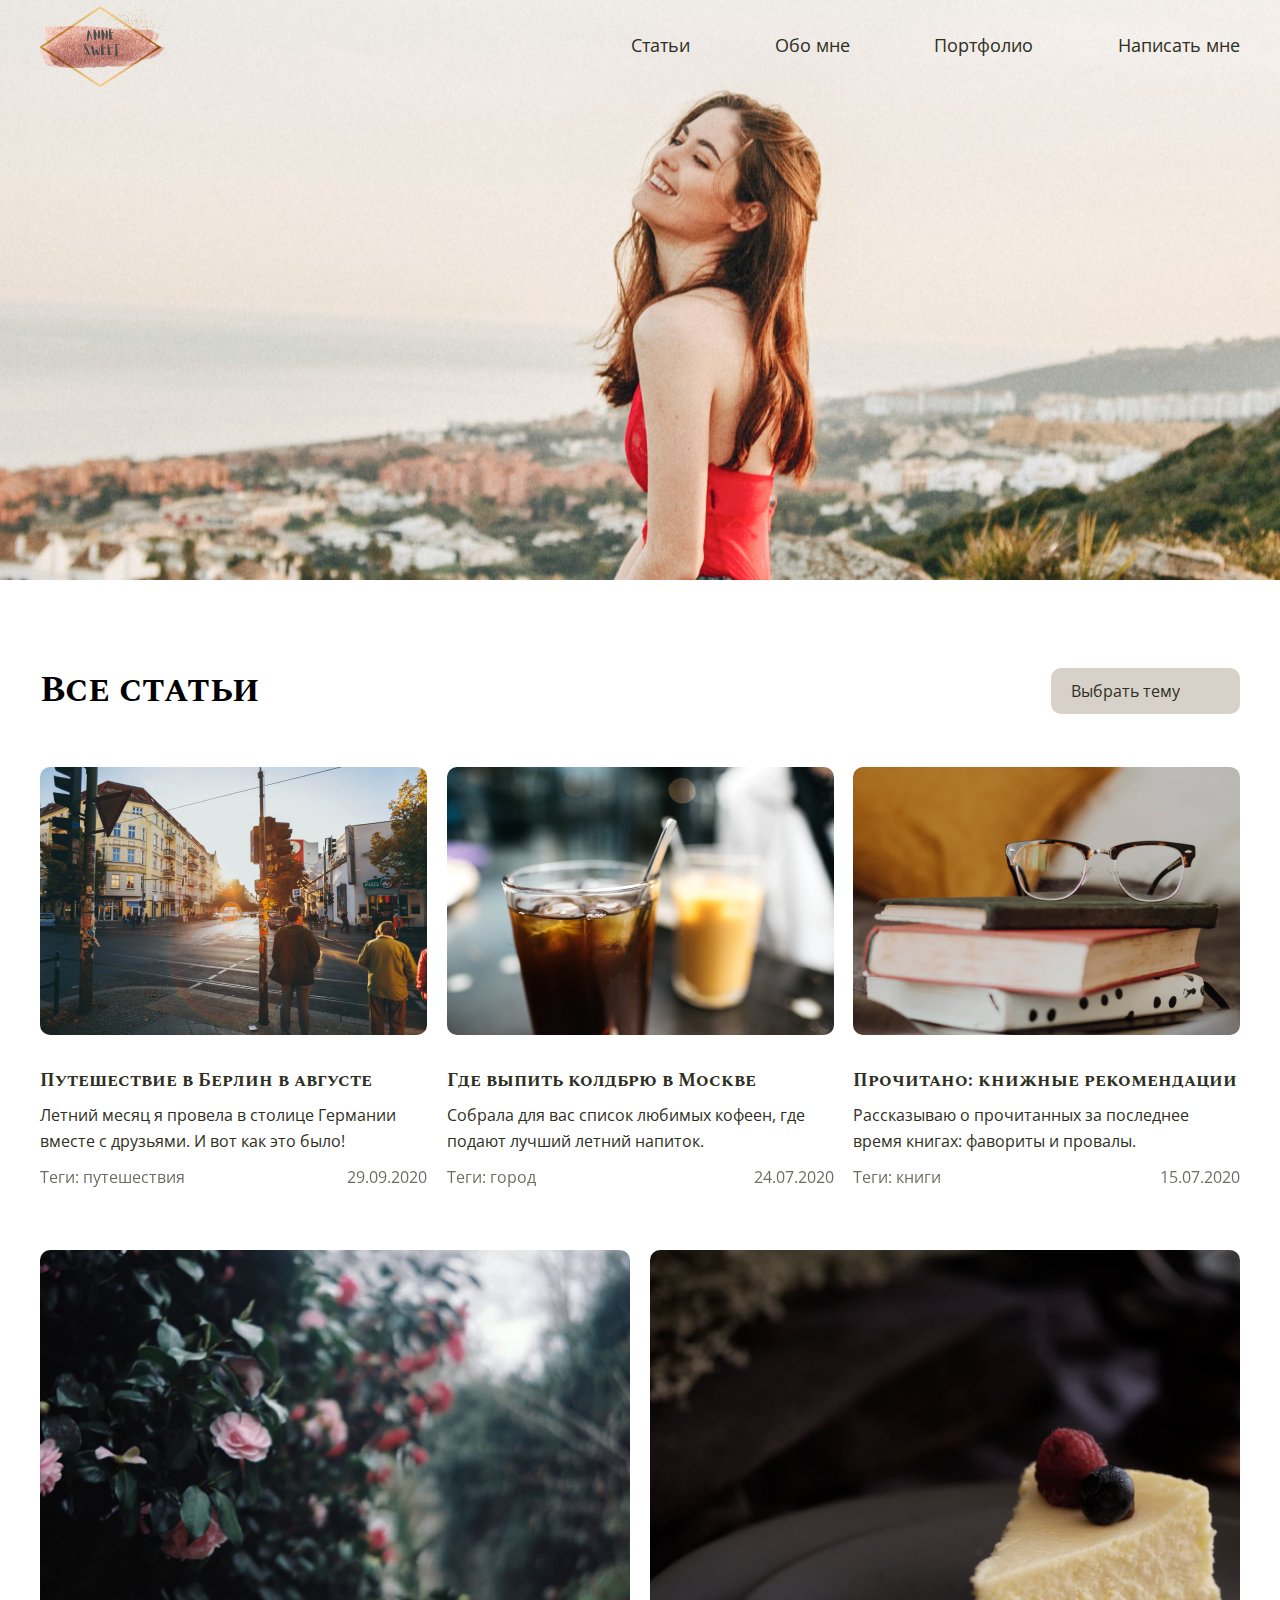
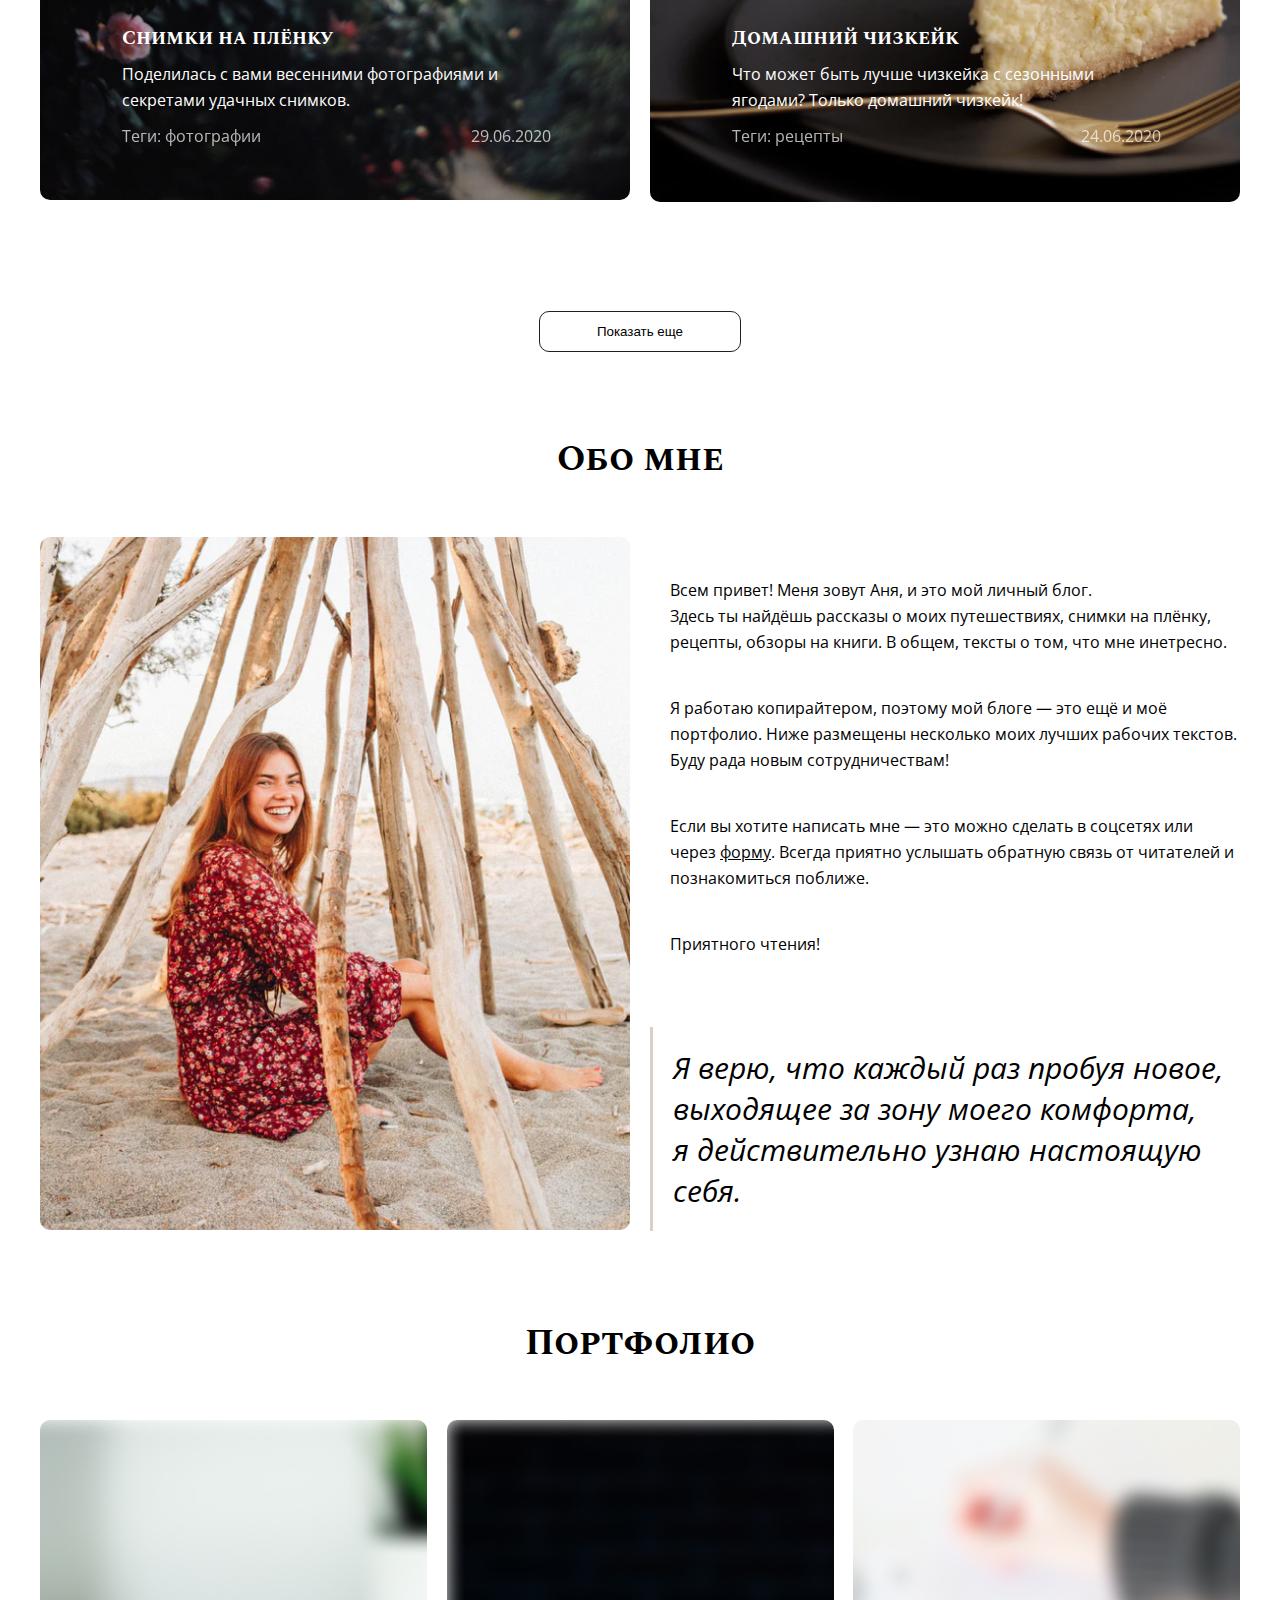
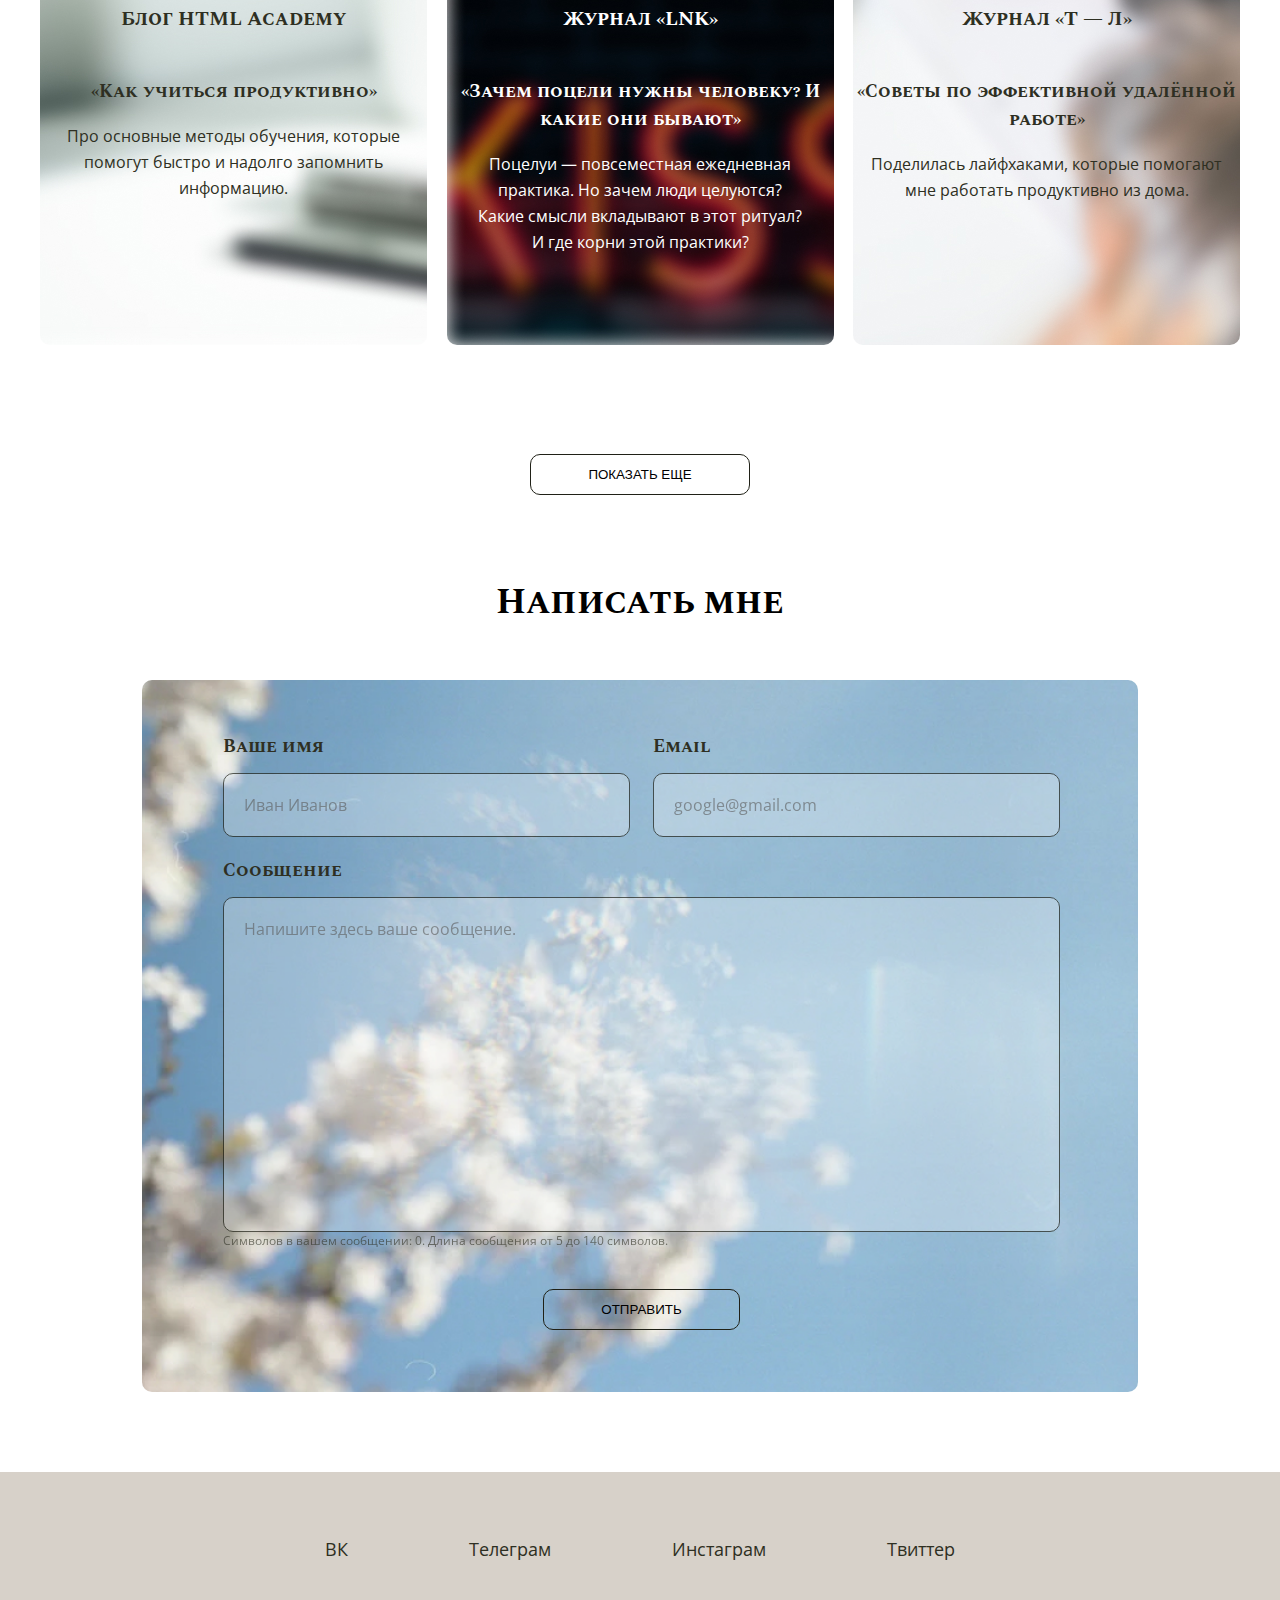
==== index.html @ 03a761c2 "add files" ====
<!DOCTYPE html>
<html lang=ru>
    <head>
      <meta charset="UTF-8">      
      <link rel="stylesheet" href="style.css">
      <link
      href="https://fonts.googleapis.com/css2?family=Open+Sans:ital@0;1&family=Spectral+SC:wght@200;700&display=swap"
      rel="stylesheet">
      <title>Anne Sweet</title>  
    </head>
    <body>
        <header class="main-header">
            <div class="container">
                <div class="main-header-wrap">
                    <a href="index.html"><img class="site-logo" src="img/site-logo.svg" type="logo" alt="Логотип"></a>
                    <nav>
                        <ul class="site-navigation">                           
                            <li><a href="#articles">Статьи</a></li>
                            <li><a href="#about">Обо мне</a></li>
                            <li><a href="#portfolio">Портфолио</a></li>
                            <li><a href="#contact-me">Написать мне</a></li>
                        </ul> 
                    </nav>    
                </div>    
            </div>        
        </header>
        <main>
            <section class="articles" id="articles">
                <div class="container">
                    <div class="articles-header">
                        <h2>Все статьи</h2>
                        <select class="articles-filter">
                            <option selected hidden>Выбрать тему</option>
                            <option value="travel">Путешествия</option>
                            <option value="city">Город</option>
                            <option value="books">Книги</option>
                            <option value="photo">Фотографии</option>
                            <option value="recipes">Рецепты</option>
                            <option value="all">Все статьи</option>
                        <select>                         
                    </div>
                    <div class="articles-list">
                        <ul class="articles-item-list">
                            <!--маленькие статьи-->
                            <li class="articles-item" data-article="travel">
                                <article>
                                <a href="page.html">
                                    <img src="img/image 1.jpg" alt="Путешествие в Берлин в августе">
                                </a>
                                <a href="page.html">
                                    <h3>Путешествие в Берлин в августе</h3>
                                </a>
                                <a href="page.html">
                                    <p>Летний месяц я провела в столице Германии вместе с друзьями. И вот как это было!</p>
                                </a>                            
                                <div class="tags-time">
                                    <span>Теги: <a href="#travel">путешествия</a></span>
                                    <date datetime="2020-09-29">29.09.2020</date>
                                </div>                            
                                </article>
                            </li>
                            <li class="articles-item" data-article="city">
                                <article>
                                <a href="page.html">
                                    <img src="img/image 2.jpg" alt="Где выпить колдбрю в Москве">
                                </a>
                                <a href="page.html">
                                    <h3>Где выпить колдбрю в Москве</h3>
                                </a>
                                <a href="page.html">
                                    <p>Собрала для вас список любимых кофеен,
                                        где подают лучший летний напиток.</p>
                                </a>                            
                                <div class="tags-time">
                                    <span>Теги: <a href="#city">город</a></span>
                                    <date datetime="2020-07-24">24.07.2020</date>
                                </div>                            
                                </article>
                            </li>
                            <li class="articles-item" data-article="books">
                                <article>
                                <a href="page.html">
                                    <img src="img/image 3.jpg" alt="Прочитано: книжные рекомендации">
                                </a>
                                <a href="page.html">
                                    <h3>Прочитано: книжные рекомендации</h3>
                                </a>
                                <a href="page.html">
                                    <p>Рассказываю о прочитанных за последнее время книгах: фавориты и провалы.</p>
                                </a>                            
                                <div class="tags-time">
                                    <span>Теги: <a href="#books">книги</a></span>
                                    <date datetime="2020-07-15">15.07.2020</date>
                                </div>                            
                                </article>
                            </li>
                            <!-- большие статьи -->
                            <li class="articles-item" data-article="photo">
                                <article>
                                <a href="page.html">
                                    <img src="img/image 4.jpg" alt="Снимки на плёнку">
                                </a>
                                <div class="article-item-wrap">
                                    <a href="page.html">
                                        <h3>Снимки на плёнку</h3>
                                    </a>
                                    <a href="page.html">
                                        <p>Поделилась с вами весенними фотографиями и секретами удачных снимков.</p>
                                    </a>                            
                                    <div class="tags-time">
                                        <span>Теги: <a href="#photo">фотографии</a></span>
                                        <date datetime="2020-06-29">29.06.2020</date>
                                    </div>
                                </div>                            
                                </article>
                            </li>
                            <li class="articles-item" data-article="recipes">
                                <article>
                                <a href="page.html">
                                    <img src="img/image 5.jpg" alt="Домашний чизкейк">
                                </a>
                                <div class="article-item-wrap">
                                    <a href="page.html">
                                        <h3>Домашний чизкейк</h3>
                                    </a>
                                    <a href="page.html">
                                        <p>Что может быть лучше чизкейка с сезонными ягодами? Только домашний чизкейк!</p>
                                    </a>                            
                                    <div class="tags-time">
                                        <span>Теги: <a href="#recipes">рецепты</a></span>
                                        <date datetime="2020-04-24">24.06.2020</date>
                                    </div>
                                </div>                            
                                </article>
                            </li>                   
                        </ul>
                    </div> 
                    <a href="#"><button class="transparent-button show-more">Показать еще</button></a>                   
                </div>
            </section>
            <!-- Блок Обо мне -->
            <section class="about" id="about">
                <div class="container">
                    <h2 class="main-h2">Обо мне</h2>
                    <div class="about-wrap">
                        <img src="img/image 6.jpg" alt="Портрет Ани">
                        <div class="about-text">
                            <p>Всем привет! Меня зовут Аня, и это мой личный блог.<br>
                                Здесь ты найдёшь рассказы о моих путешествиях, снимки
                                на плёнку, рецепты, обзоры на книги. В общем, тексты о том,
                                что мне инетресно.</p>
                            <p>Я работаю копирайтером, поэтому мой блоге — это ещё и моё
                                портфолио. Ниже размещены несколько моих лучших
                                рабочих текстов. Буду рада новым сотрудничествам!</p>
                            <p>Если вы хотите написать мне — это можно сделать в соцсетях
                                или через <a href="#contact-me">форму</a>. Всегда приятно услышать обратную связь
                                от читателей и познакомиться поближе.</p>    
                            <p>Приятного чтения!</p>
                            <blockquote>
                                Я верю, что каждый раз пробуя новое, выходящее за зону моего комфорта,<br>
                                я действительно узнаю настоящую себя. 
                            </blockquote>
                        </div>    
                    </div>
                <div>
            </section>
            <!-- Портфолио -->
            <section class="portfolio" id="portfolio">
                <div class="container">
                    <h2 class="main-h2">Портфолио</h2>
                    <div class="portfolio-wrap">
                        <ul class="portfolio-list">
                            <li>
                                <a href="#">
                                <img src="img/image 8.jpg" alt="Блог HTML Academy">
                                <div class="portfolio-item-text">
                                    <h3>Блог HTML Academy</h3>
                                    <h4>«Как учиться продуктивно»</h4>
                                    <p>Про основные методы обучения,
                                        которые помогут быстро и надолго
                                        запомнить информацию.</p>
                                </div>
                                </a>        
                            </li>    
                            <li>
                                <a href="#">
                                <img src="img/image 7.jpg" alt="Блог HTML Academy">
                                <div class="portfolio-item-text white">
                                    <h3>Журнал «LNK»</h3>
                                    <h4>«Зачем поцели нужны человеку? И какие они бывают»</h4>
                                    <p>Поцелуи — повсеместная ежедневная<br>
                                        практика. Но зачем люди целуются?<br>
                                        Какие смысли вкладывают в этот ритуал?<br>
                                        И где корни этой практики?</p>
                                </div>
                                </a>        
                            </li>    
                            <li>
                                <a href="#">
                                <img src="img/image 9.jpg" alt="Блог HTML Academy">
                                <div class="portfolio-item-text">
                                    <h3>Журнал «Т — Л»</h3>
                                    <h4>«Советы по эффективной
                                        удалённой работе»</h4>
                                    <p>Поделилась лайфхаками, которые помогают<br>
                                        мне работать продуктивно из дома.</p>
                                </div> 
                                </a>       
                            </li>    
                        </ul>    
                    </div>    
                </div>
                <a href="#"><button class="transparent-button show-more">ПОКАЗАТЬ ЕЩЕ</button></a> 
            </section>
            <!-- Форма -->
            <section class="contact-me" id="contact-me">
            <h2 class="main-h2">Написать мне</h2>
                <div class=container-form-write>        
                <form class="contact-me-form" method="post">
                    <div class="form-column-wrap">
                        <div class="form-column">
                            <label for="username-contact">Ваше имя</label>
                            <input type="text" name="username" id="username-contact" placeholder="Иван Иванов"
                            required minlength="10" maxlength="200">
                        </div>
                        <div class="form-column">  
                        <label for="email-contact">Email</label>
                        <input type="email" name="email" id="email-contact" placeholder="google@gmail.com"
                            required minlength="10" maxlength="200">
                        </div>
                    </div>      
                    <div class="form-column">  
                        <label for="message-contact">Сообщение</label>
                        <textarea type="text" name="message" placeholder="Напишите здесь ваше сообщение."></textarea>
                        <span class="char-warn">Символов в вашем сообщении: <output class="char-counter" for="message">0</output>. Длина сообщения от 5 до 140 символов.</span>
                    </div>
                    <input class="transparent-button form" type="submit" value="ОТПРАВИТЬ">             
                </form>
                </div>
            </section>
        <main>
        <!-- футер -->
        <footer class="main-footer">
            <ul class="social-links">
                <li><a href="https://vk.com/">ВК</a></li>
                <li><a href="https://t.me/">Телеграм</a></li>
                <li><a href="https://instagram.com/">Инстаграм</a></li>
                <li><a href="https://twitter.com/">Твиттер</a></li>
            </ul>            
        </footer>
        <script src="form main.js"></script>       
        <script src="filter.js"></script>       
    </body>
</html>
---- style.css ----
* {
    margin: 0;
    padding: 0;
}

body {
    font-family: 'Open Sans', sans-serif;
    margin: 0;
    padding: 0;
}

a {
    text-decoration: none;    
}

li {
    list-style: none;
}

.container {
    max-width: 1200px;
    margin: 0 auto;
    width: 100%;
}

.page-container {
    max-width: 1440px;
    width: 100%;
    margin: 0 auto;    
}

.main-header {
    background: url(img/anne-sweet-main.png) no-repeat;
    min-height: 580px;
    margin-bottom: 83px;
    background-position: center;
}

.page-header {
    background: url(img/page-header.png) no-repeat;
    min-height: 580px;
    margin-bottom: 83px;
    background-position: center;
}



.main-header-wrap {
    display: flex;
    justify-content: space-between;    
}

.site-logo {
    margin-top: 4px;
}

.site-navigation {
    display: flex;
    justify-content: space-between;
    width: 609px;
    margin-top: 33px;
}

.site-navigation a {
    color: #2E2F22;
    font-size: 18px;
}

/* навигация по статьям */

.articles-header {
    display: flex;
    justify-content: space-between;
    align-items: center;
    margin-bottom: 49px;
}

.articles-header h2 {
    font-family: "Spectral SC", serif;    
    font-weight: bold;
    font-size: 36px;
    line-height: 55px;
}

/* .category-button {
    background-color: #D7D1C9;
    padding: 12px 20px;
    border-radius: 10px;
    border: none;
} */

.articles-header select,
.articles-header select option {
    background-color: #D7D1C9;
    padding: 12px 20px;
    padding-right: 60px;
    border-radius: 10px;
    border: none;
    appearance: none;
    font-family: "Open Sans", sans-serif;
    font-size: 16px;
    line-height: 22px;
    color: #2E2F22;
    outline: none;     
}

/* список статей */

 .articles-list ul {
     display: flex;
     flex-wrap: wrap;
     justify-content: space-between;
 }

.articles-item {
    max-width: 387px; 
    width: 100%;    
 }

 .articles-item img {
     border-radius: 10px;
 }

.articles-item h3 {
    color: #2E2F22;
    font-family: "Spectral SC", serif;
    font-size: 18px;
    font-weight: bold;
    margin-top: 27px;
    margin-bottom: 8px;     
 }

 .articles-item p {
    color: #2E2F22;
    font-size: 16px;
    line-height: 26px; 
 }

 .articles-list ul li:last-child,
 .articles-list ul li:nth-last-child(2) {
     max-width: 590px;
     width: 100%;
     margin-top: 62px; 
     position: relative;     
 }

 .tags-time a {
    color: #2E2F22;
 }

 .tags-time {
     display: flex;
     justify-content: space-between;
     opacity: 0.7; 
     font-size: 16px;
     margin-top: 12px;
     color: #2E2F22    
 }

.article-item-wrap {
    position: absolute;
    max-width: 429px;
    left: 82px;
    bottom: 60px;
} 

.articles-item .article-item-wrap h3 {
    color: white;
    font-size: 20px;
}

.article-item-wrap p,
.article-item-wrap div,
.article-item-wrap a {
    color: white;
}

.transparent-button {
    padding: 12px 57px;
    background-color: transparent;
    border: 1px solid #202117;
    border-radius: 10px;    
}

.show-more {
    display: block;
    margin: 104px auto 80px;
}

/* Обо мне */

.main-h2 {
    font-family: "Spectral SC", serif;
    text-align: center;
    font-weight: bold;
    font-size: 36px;
    line-height: 55px;
}

.about-wrap {
    margin-top: 50px;
    display: flex;    
    justify-content: space-between;
    margin-bottom: 85px;
}

.about-wrap img {
    margin-right: 20px;
    border-radius: 10px;
    width: 590px;
    height: 693px;
}

.about-text p {
    margin-top: 40px;
    margin-left: 20px;
    font-size: 16px;
    line-height: 26px;
}

.about-text p a {
    text-decoration: underline;
    color: inherit;
}

.about-text blockquote {
    margin-top: 70px;    
    padding: 20px 0px 20px 20px;
    font-family: "Open Sans", sans-serif;
    font-size: 30px;
    font-weight: 40px;
    font-style: italic;
    font-weight: 400;  
    color: 2E2F22;
    border-left: 3px solid #D7D1C9;      
}

/* аватарка комментатора */

/* img.avatar-new */

/* портфолио */

.portfolio-list {
    display: flex;
    flex-wrap: wrap;
    justify-content: space-between;
    margin-top: 49px;
}

.portfolio-list li {
    max-width: 387px;    
    position: relative;
}

.portfolio-list li img {
    border-radius: 10px;
}

.portfolio-item-text {
    position: absolute;
    top: 140px;
    text-align: center;
}

.portfolio-item-text h3 {
    margin-top: 44px;
    font-family: "Spectral SC", serif;
    font-size: 20px;    
    font-weight: 700;
    color: #2E2F22;
}

.portfolio-item-text h4 {
    margin-top: 44px;
    font-family: "Spectral SC", serif;
    font-size: 18px;
    line-height: 28px;
    font-weight: 700;
    color: #2E2F22;
}

.portfolio-item-text p {
    margin-top: 17px;
    font-family: "Open Sans", sans-serif;
    font-size: 16px;
    line-height: 26px;
    color: #2E2F22;
}

.portfolio-item-text.white p,
.portfolio-item-text.white h4,
.portfolio-item-text.white h3 {
    color: white;
}

.container-form-write {
    max-width: 996px;
    width:100%;
    min-height: 637px;
    margin: 50px auto 80px auto;
}

.contact-me-form {
    display: flex;
    flex-direction: column;
    background-image: url(img/bgform.jpg);
    background-position: center;
    background-repeat: no-repeat;
    background-size: cover;
    border-radius: 10px;
    padding: 53px 78px 62px 81px;
}

.form-column {
    display: flex;
    flex-direction: column;
    justify-content: space-between;
    margin-bottom: 20px; 
}

.form-column-wrap {
    display: flex;
    justify-content: space-between;
               
}

.form-column-wrap .form-column {
    width: 407px;
}

.transparent-button.form {
    align-self: center;
}

.contact-me-form .form-column input {
    padding: 20px;
    border-radius: 10px;
    border: 1px solid #202117;
    background: rgba(255, 255, 255, 0.4);
    outline: none;
}

.contact-me-form label {
    margin-bottom: 12px;
    font-family: "Spectral SC", serif;
    color: #2E2F22;
    font-weight: bold;
    font-size: 18px;
    line-height: 28px;
}

.contact-me-form textarea {
    min-height: 293px;
    border-radius: 10px;
    border: 1px solid #202117;    
    background: rgba(255, 255, 255, 0.4);
    padding: 20px;
    resize: none;
    max-width: 837px;
    outline: none;
}

    
.form-column textarea,
.form-column input {
    font-size: 16px;
    line-height: 22px;
    font-family: "Open Sans", sans-serif;
    color: #202117;    
    opacity: 0.7;
}

.contact-me-form textarea.warning {
    border-color: red;
    color: red;
}


.transparent-button.form {
    margin-top: 20px;
}

/* футер */

.main-footer {
    background-color: #D7D1C9;
    margin-left: auto;
    margin-right: auto;
    min-height: 181px;
    max-width: 1440px;            
}

.social-links {
    display: flex;
    justify-content: space-between;
    max-width: 631px;
    margin-left: auto;
    margin-right: auto;        
}

.social-links li {
    margin-top: 65px;
}

.social-links a {
    font-family: "Open Sans", sans-serif;
    font-size: 18px;
    line-height: 25px;
    color: #2E2F22;
}

/* STYLES FOR PAGE */

.page-article {
    margin-left: 120px;
    max-width: 997px;    
}

.page-article h2 {
    font-family: "Spectral SC", serif;
    font-weight: bold;
    font-size: 36px;
    line-height: 55px;
    color: #2E2F22;
}

.tags,
.tags a,
.article-date {
    font-family: Open Sans;
    font-style: normal;
    font-weight: normal;
    font-size: 16px;
    line-height: 26px;
    color: rgba(46, 47, 34, 0.7);    
}

.tags {
    margin-right: 18px;
}

.text-article-page {
    margin-top: 50px;
}

.text-article-page p {
    margin-bottom: 40px;
    font-family: "Open Sans", sans-serif;
    font-size: 16px;
    line-height: 26px;
    color: #2E2F22;
}

.text-article-page figcaption {
    margin-top: 10px;
    margin-bottom: 40px;
    font-family: "Open Sans", sans-serif;
    font-size: 14px;
    line-height: 26px;
    color: #2E2F22;
}

/* social buttons */

.like-social {
    display: flex;
    justify-content: space-between;
    margin-bottom: 37px;
}

.social-bar {
    display: flex;
    justify-content: flex-end;    
}

.likes-total {
    display: flex;
    align-items: center;
}


.likes-total span {
    font-family: "Open Sans", sans-serif;
    font-size: 24px;
    line-height: 26px;
    color: #2E2F22;
    margin-left: 14px;
}

.social-bar button {
    margin-left: 32px;        
}

.like-social button {
    border: none;
    background-color: transparent;
    cursor: pointer;
}

.to-all-articles {
    display: flex;
    margin-bottom: 65px;
}

.to-all-articles h3 {
    font-family: "Open Sans", sans-serif;
    font-style: normal;
    font-weight: bold;
    font-size: 36px;
    line-height: 49px;
    color: #2E2F22;
    margin-right: 26px;
}

/* comments block */

.comments-block {
    width: 100%;
    margin-left: 120px;
    max-width: 793px;
    display: flex;
    flex-direction: column;
    margin-bottom: 80px;
}

.user-comments {
    background-color: #ECE1E1;
    border-radius: 10px;
    display: flex;
    flex-direction: column;    
    justify-content: space-between;
    padding: 17px 0px;
    margin-bottom: 107px;    
    
}

.comment-item {
    display: flex;
    flex-direction: column;
    margin: 44px 0px 0px 120px;    
}

.user {
    display: flex;
    align-items: center;
    margin-bottom: 14px;
}

.user img {
    border-radius: 10px;
    margin-right: 12px;
}



.comment-form {
    margin-left: 100px;
}

.comment-form h3 {
    font-family: "Open Sans", sans-serif;
    font-style: normal;
    font-weight: bold;
    font-size: 24px;
    line-height: 33px;
    color: #2E2F22;
}

.white-form.form {
    display: flex;
    justify-content: space-between;
    margin-top: 40px;
    align-items: flex-end;    
}

.white-form.col-1 {
    display: flex;
    flex-direction: column;
    justify-content: space-between;
}

.white-form.col-1 input {
    max-width: 221px;
    max-height: 37px;
    border: none;
    border-bottom: 1px solid #2E2F22;
    background-color: transparent;
    padding-bottom: 15px;
    margin-top: 15px;    
}

.new-userpic {
    width: 50px;
    height: 50px;
    background-image: url('img/keks.jpg');
    background-position: center;
    background-repeat: no-repeat;
    margin-right: 12px;
    border-radius: 10px;
}

.white-form.col-1 .transparent-button {
    margin-top: 53px;
}

.white-form textarea {
    display: block;
    border: 1px solid #2E2F22;
    box-sizing: border-box;
    border-radius: 10px;
    width: 406px;
    height: 190px;    
    resize: none;
    padding: 18px 0 0 20px;
    outline: none;    
}

.white-form textarea.warning {
    border-color: red;
    color: red;
}

.white-form textarea,
.white-form.col-1 input {

font-family: "Open Sans", sans-serif;
font-style: normal;
font-weight: normal;
font-size: 16px;
line-height: 22px;
color: #2E2F22;
outline: none;
}

/* для JS */

.char-warn {
    font-size: 12px;
    color: #2E2F22;
    opacity: 0.6;
    display: inline;
}

span.hidden {
    display: none;
}

.articles-item.hidden {
    display: none;
}
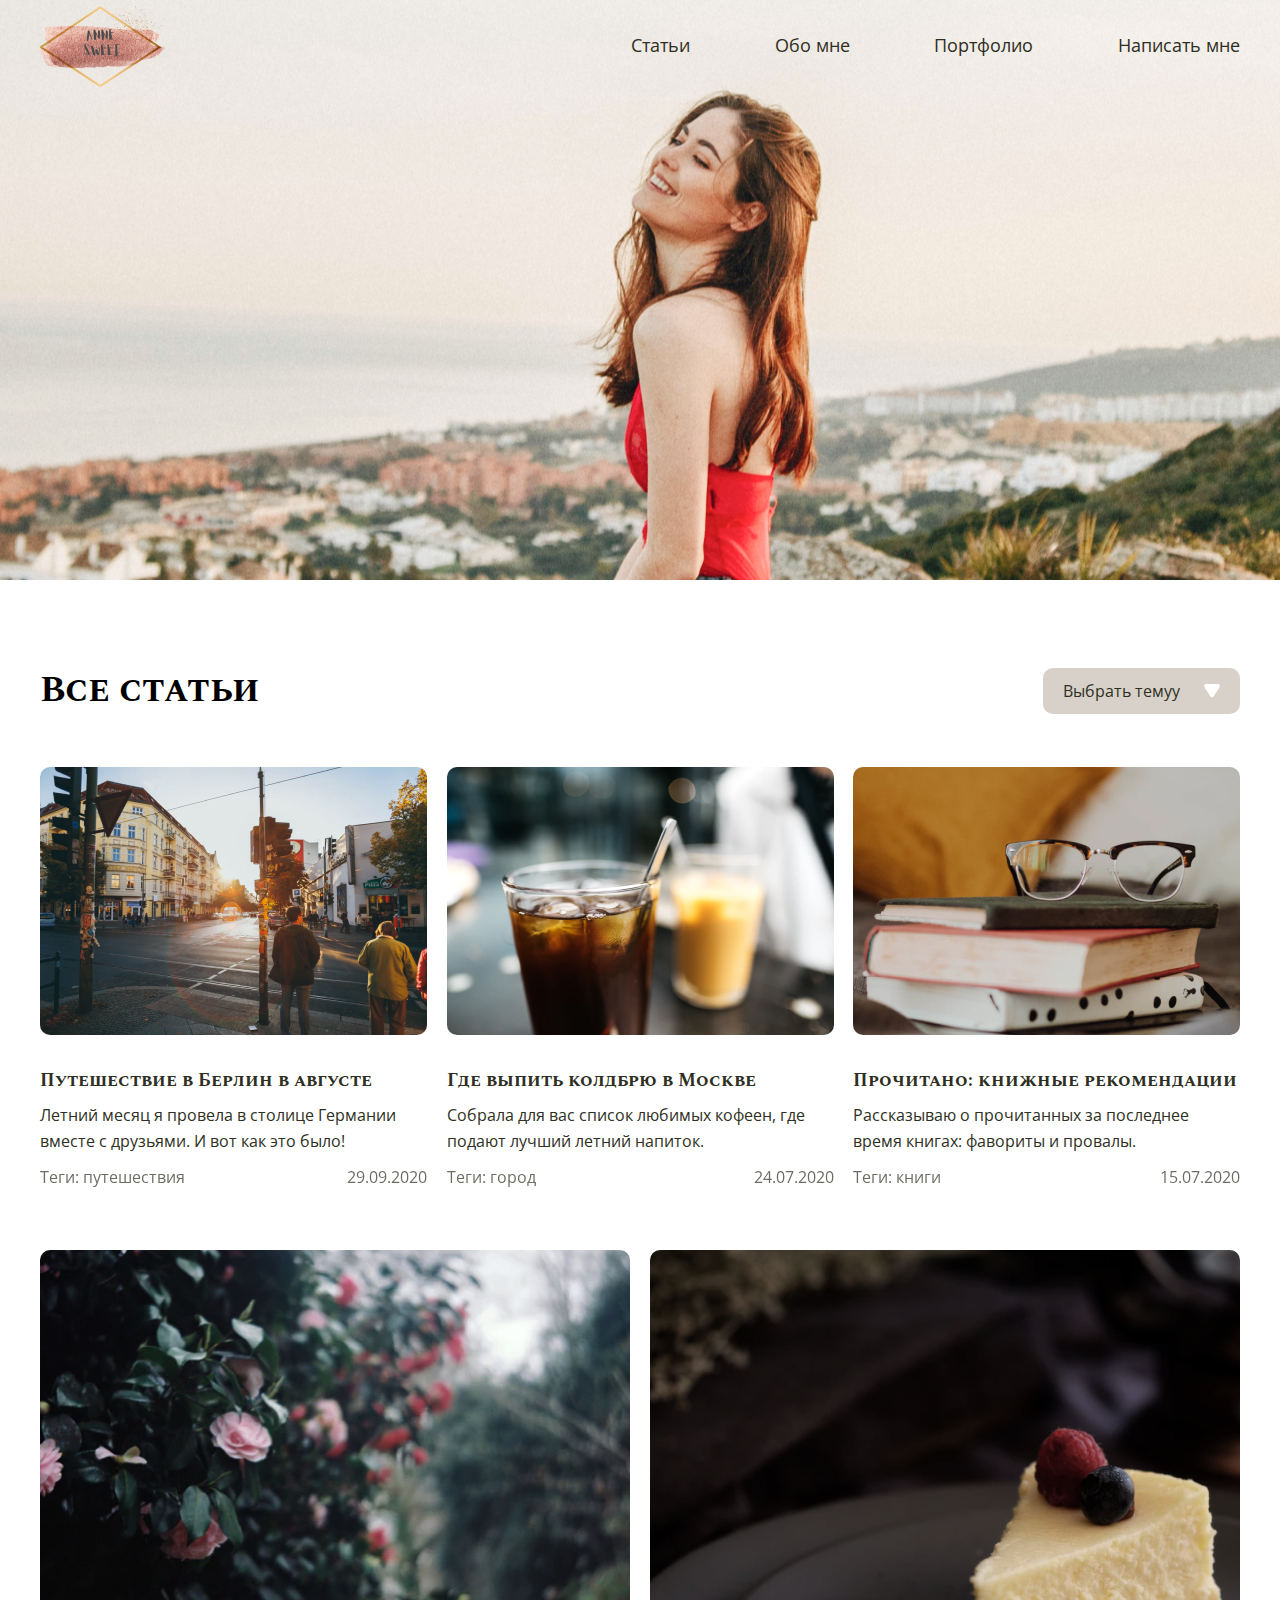
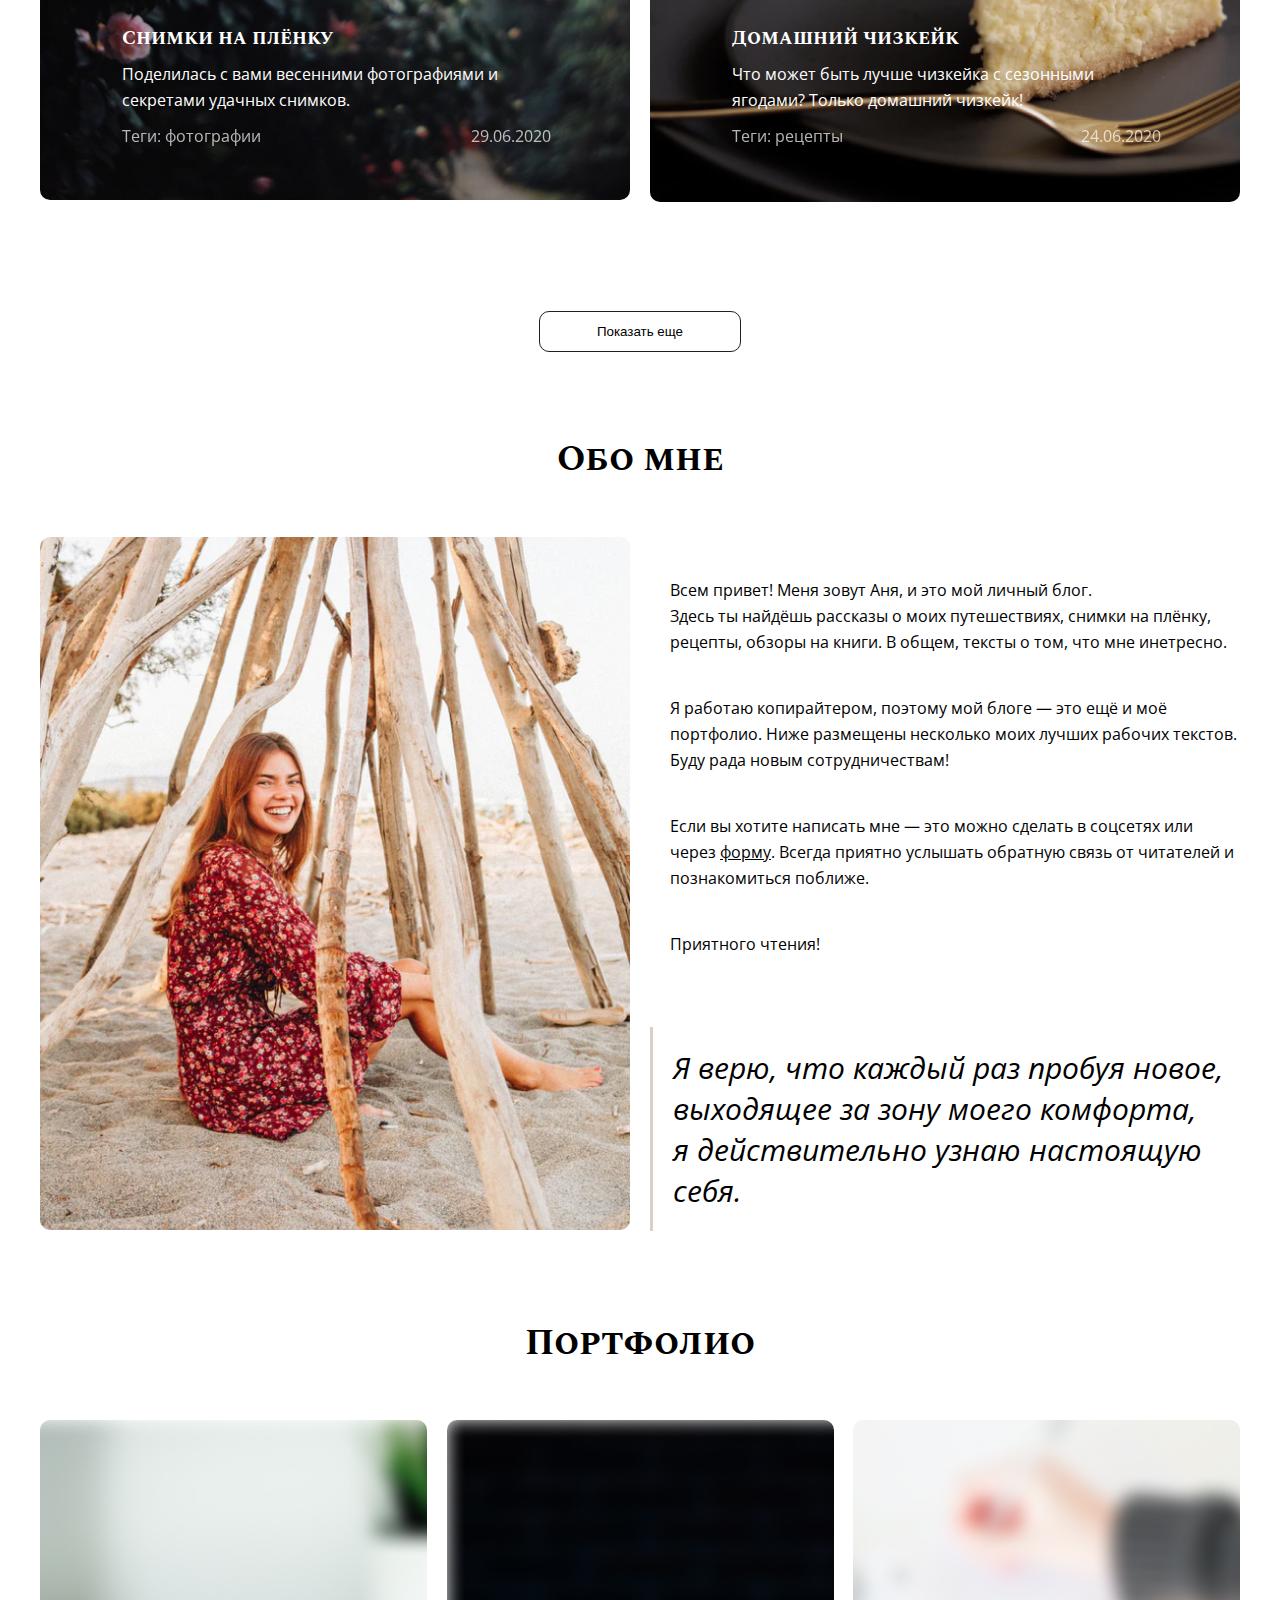
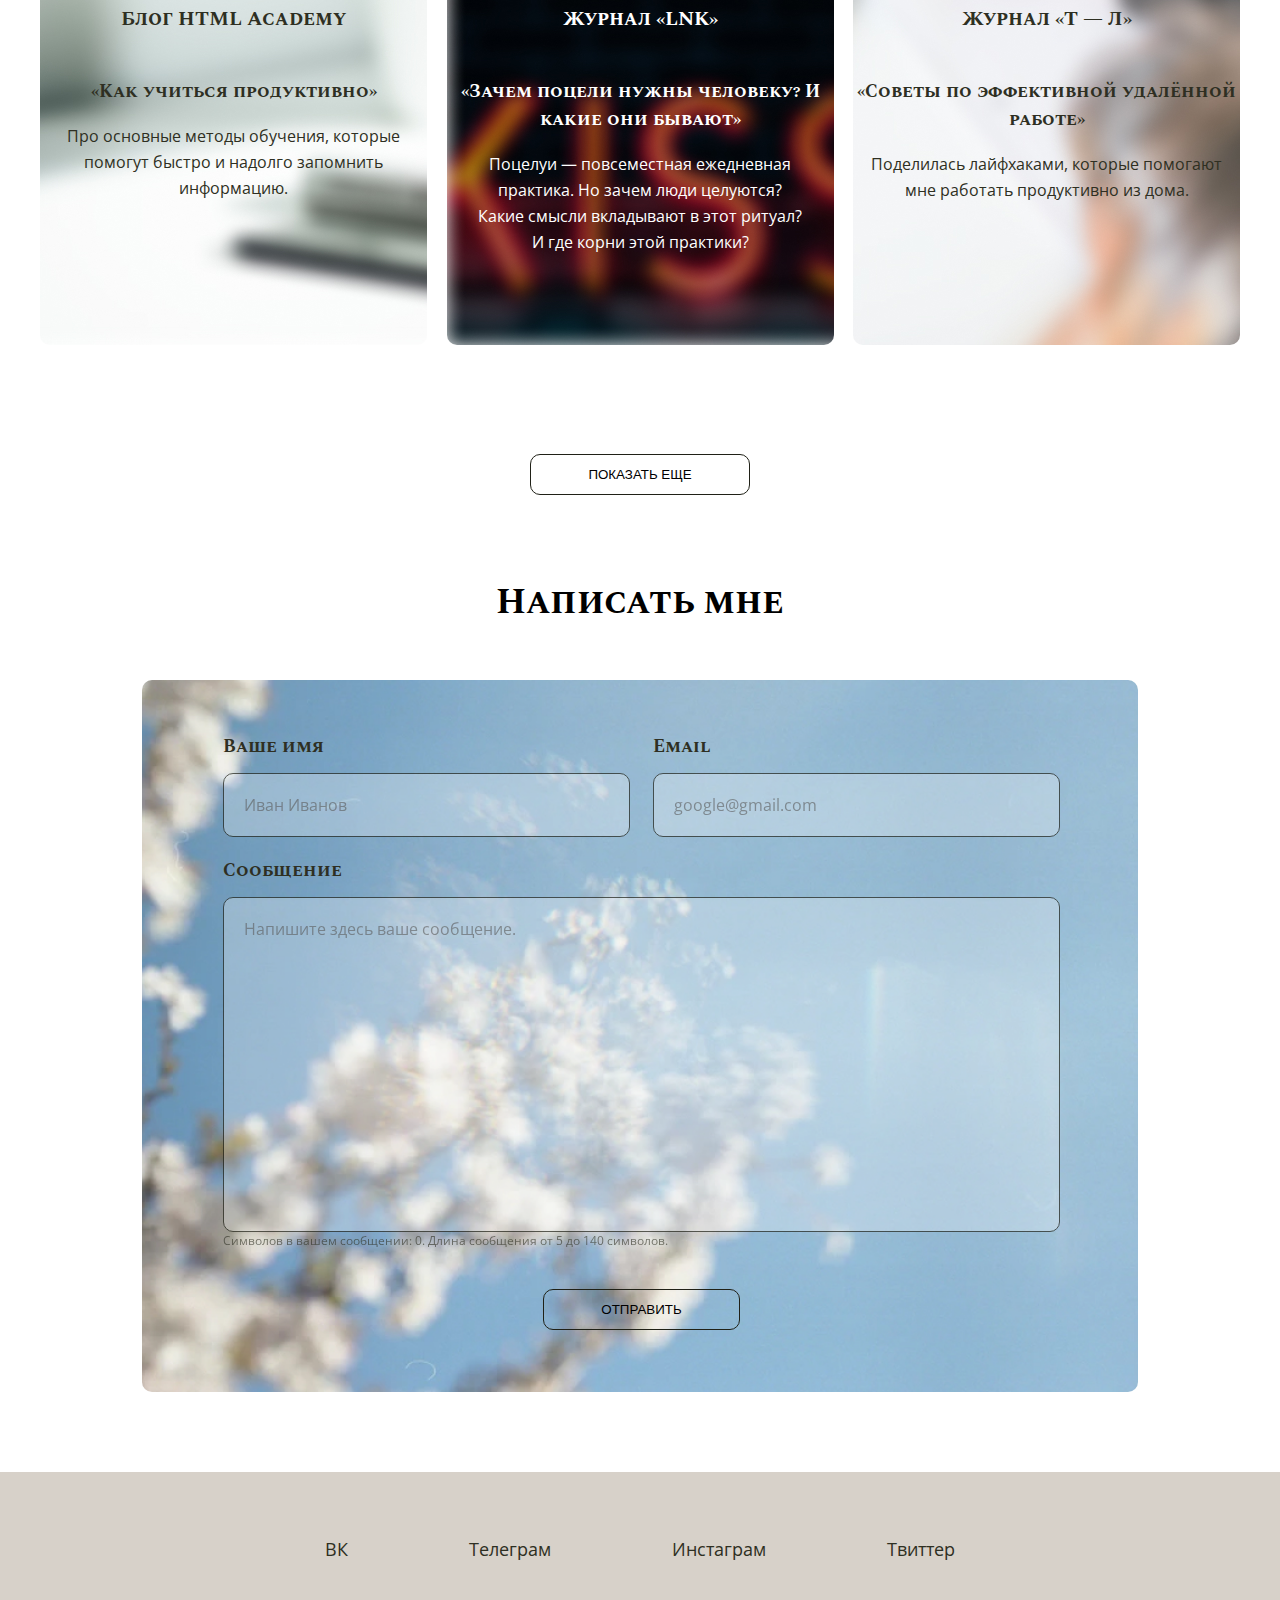
==== commit 34cbf747: "update" ====
--- a/index.html
+++ b/index.html
@@ -30,7 +30,7 @@
                     <div class="articles-header">
                         <h2>Все статьи</h2>
                         <select class="articles-filter">
-                            <option selected hidden>Выбрать тему</option>
+                            <option selected hidden>Выбрать темуу</option>
                             <option value="travel">Путешествия</option>
                             <option value="city">Город</option>
                             <option value="books">Книги</option>
@@ -251,4 +251,4 @@
         <script src="form main.js"></script>       
         <script src="filter.js"></script>       
     </body>
-</html>+</html>
--- a/style.css
+++ b/style.css
@@ -82,12 +82,9 @@
     line-height: 55px;
 }
 
-/* .category-button {
-    background-color: #D7D1C9;
-    padding: 12px 20px;
-    border-radius: 10px;
-    border: none;
-} */
+.articles-header select {
+    background: url(img/poly.png) no-repeat right 20px center;    
+}
 
 .articles-header select,
 .articles-header select option {
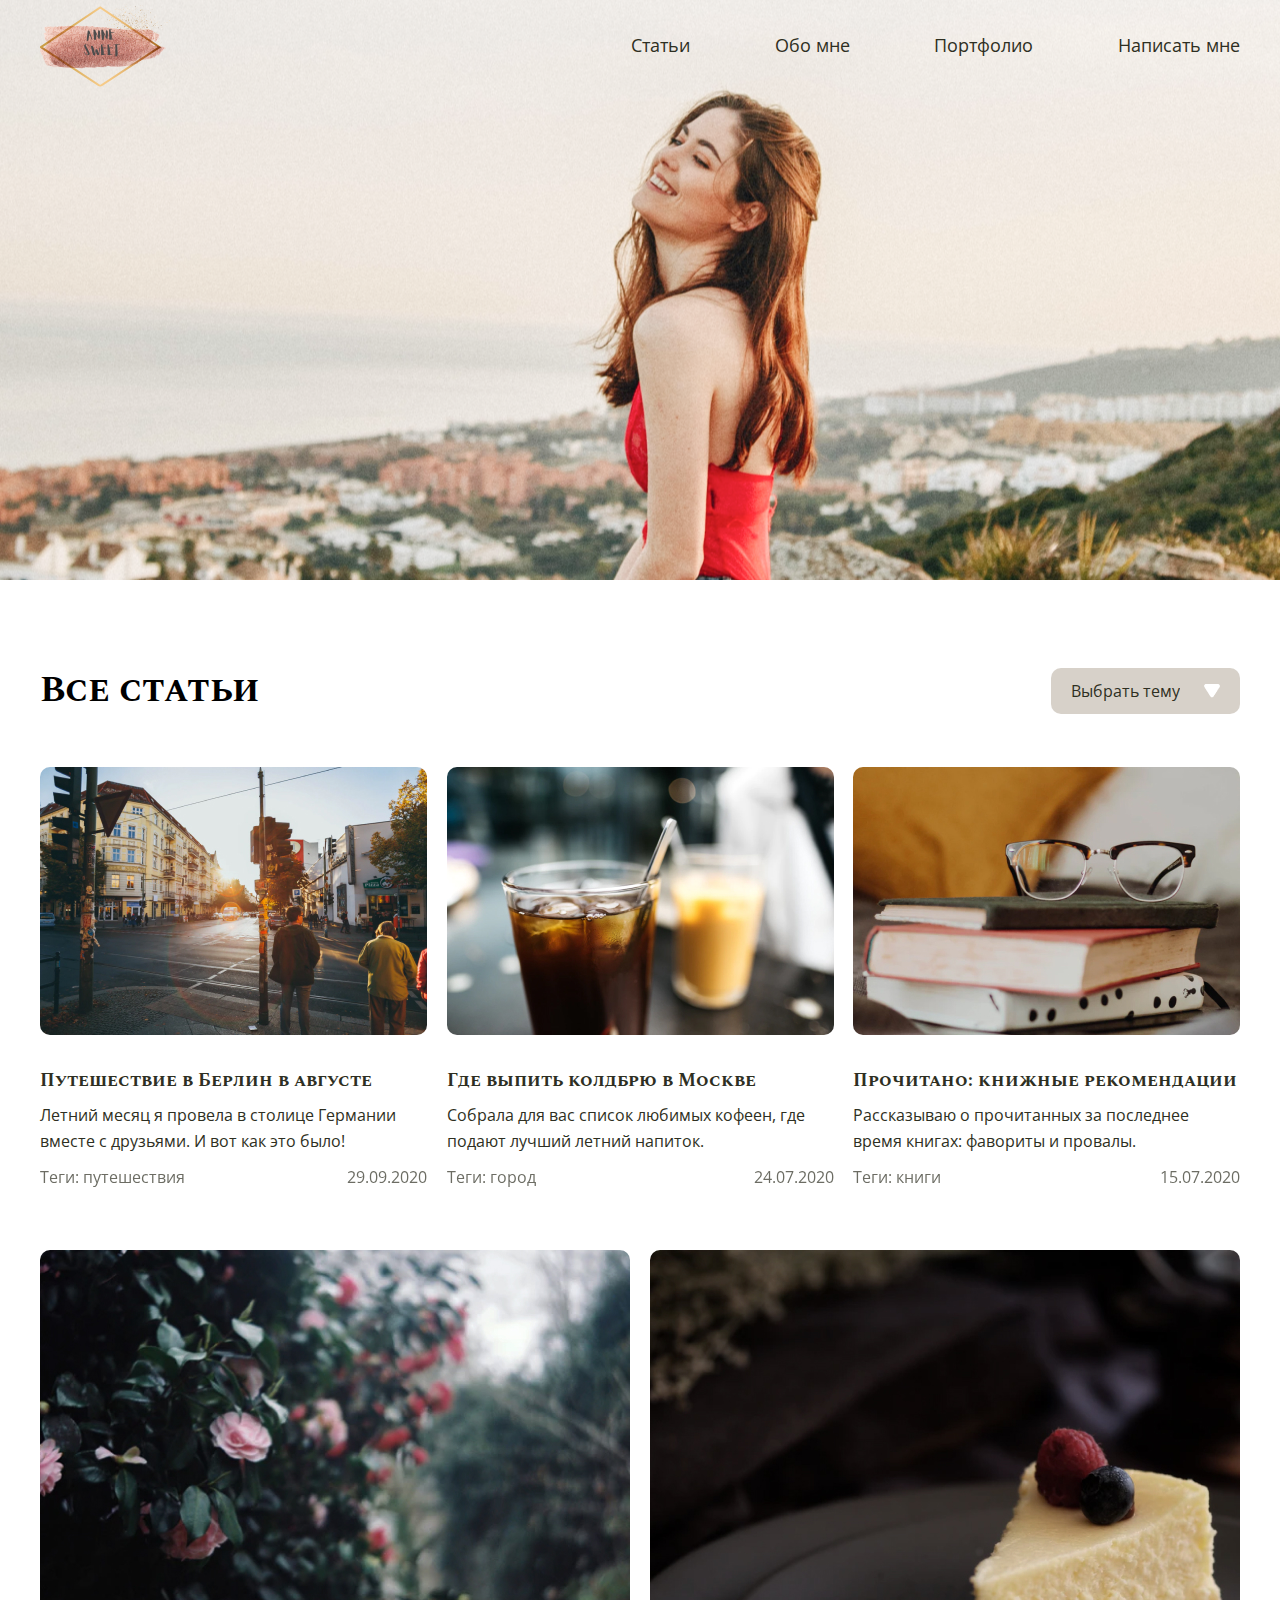
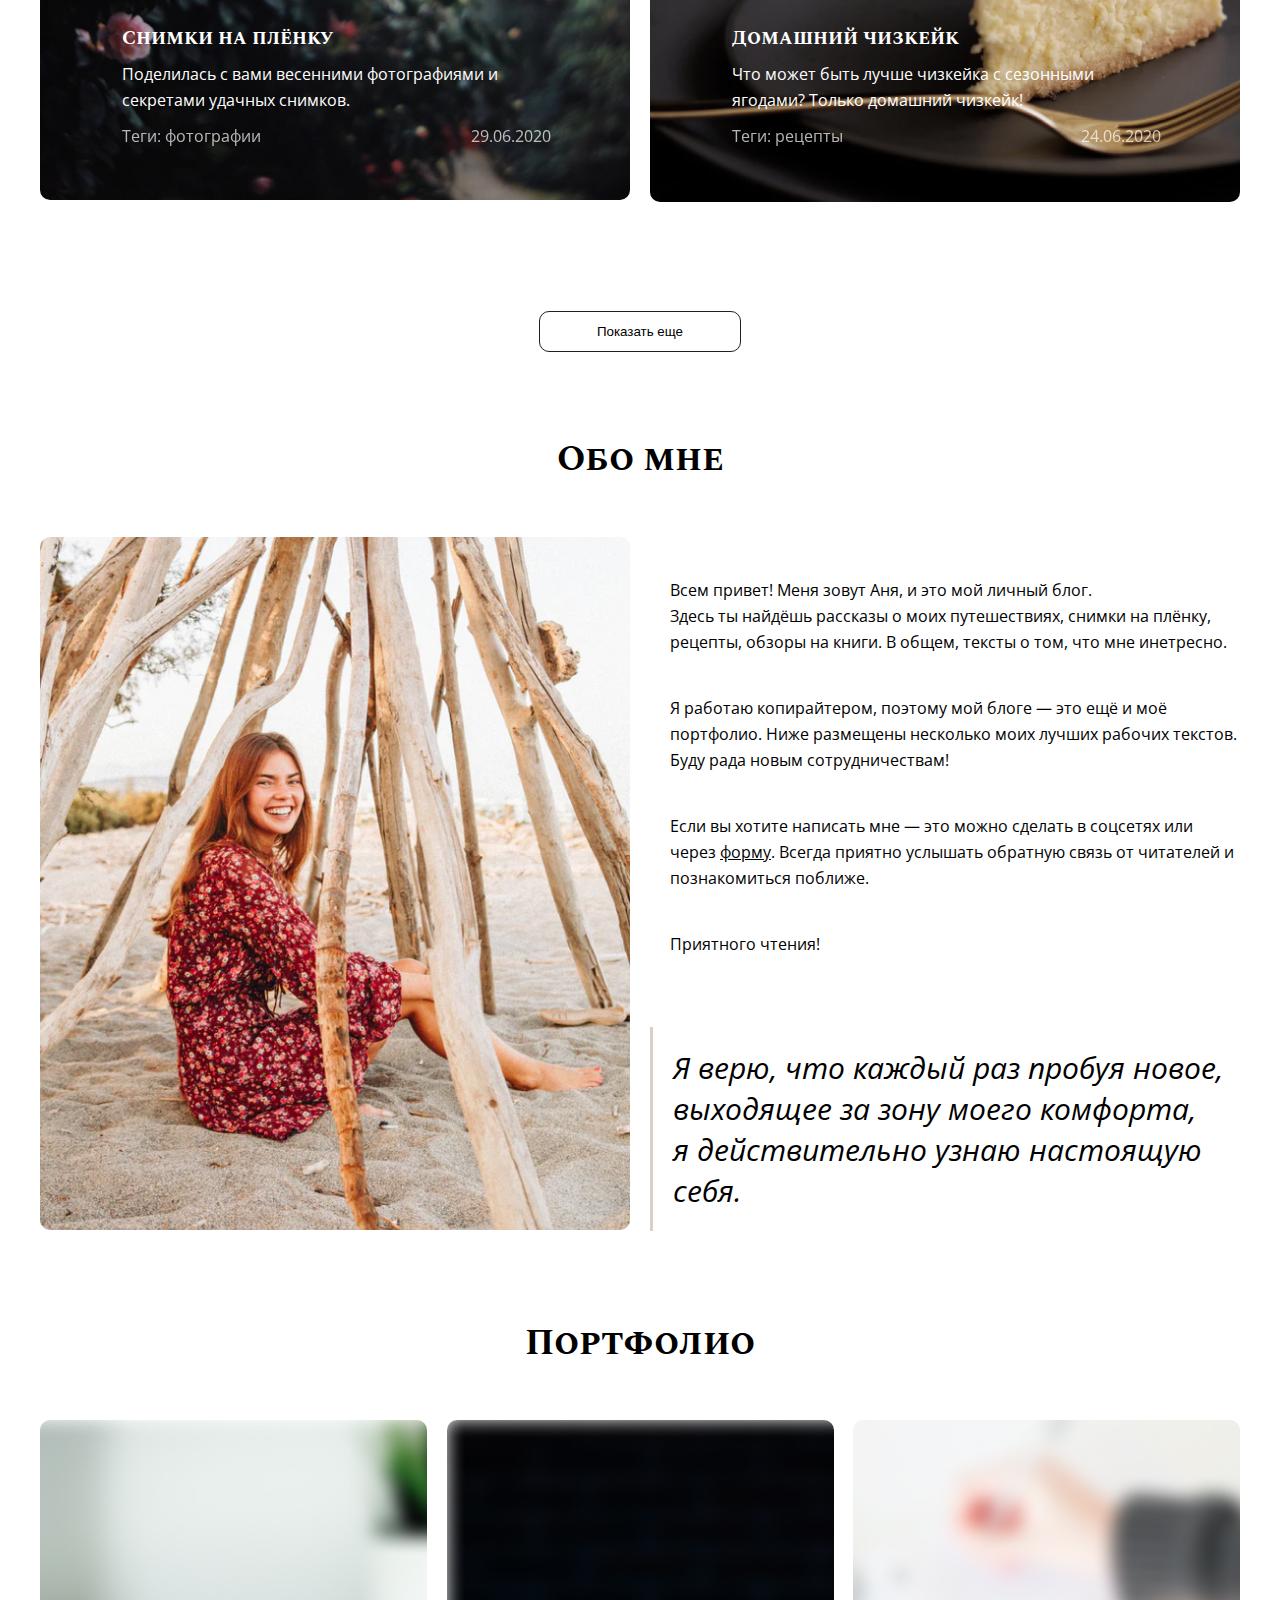
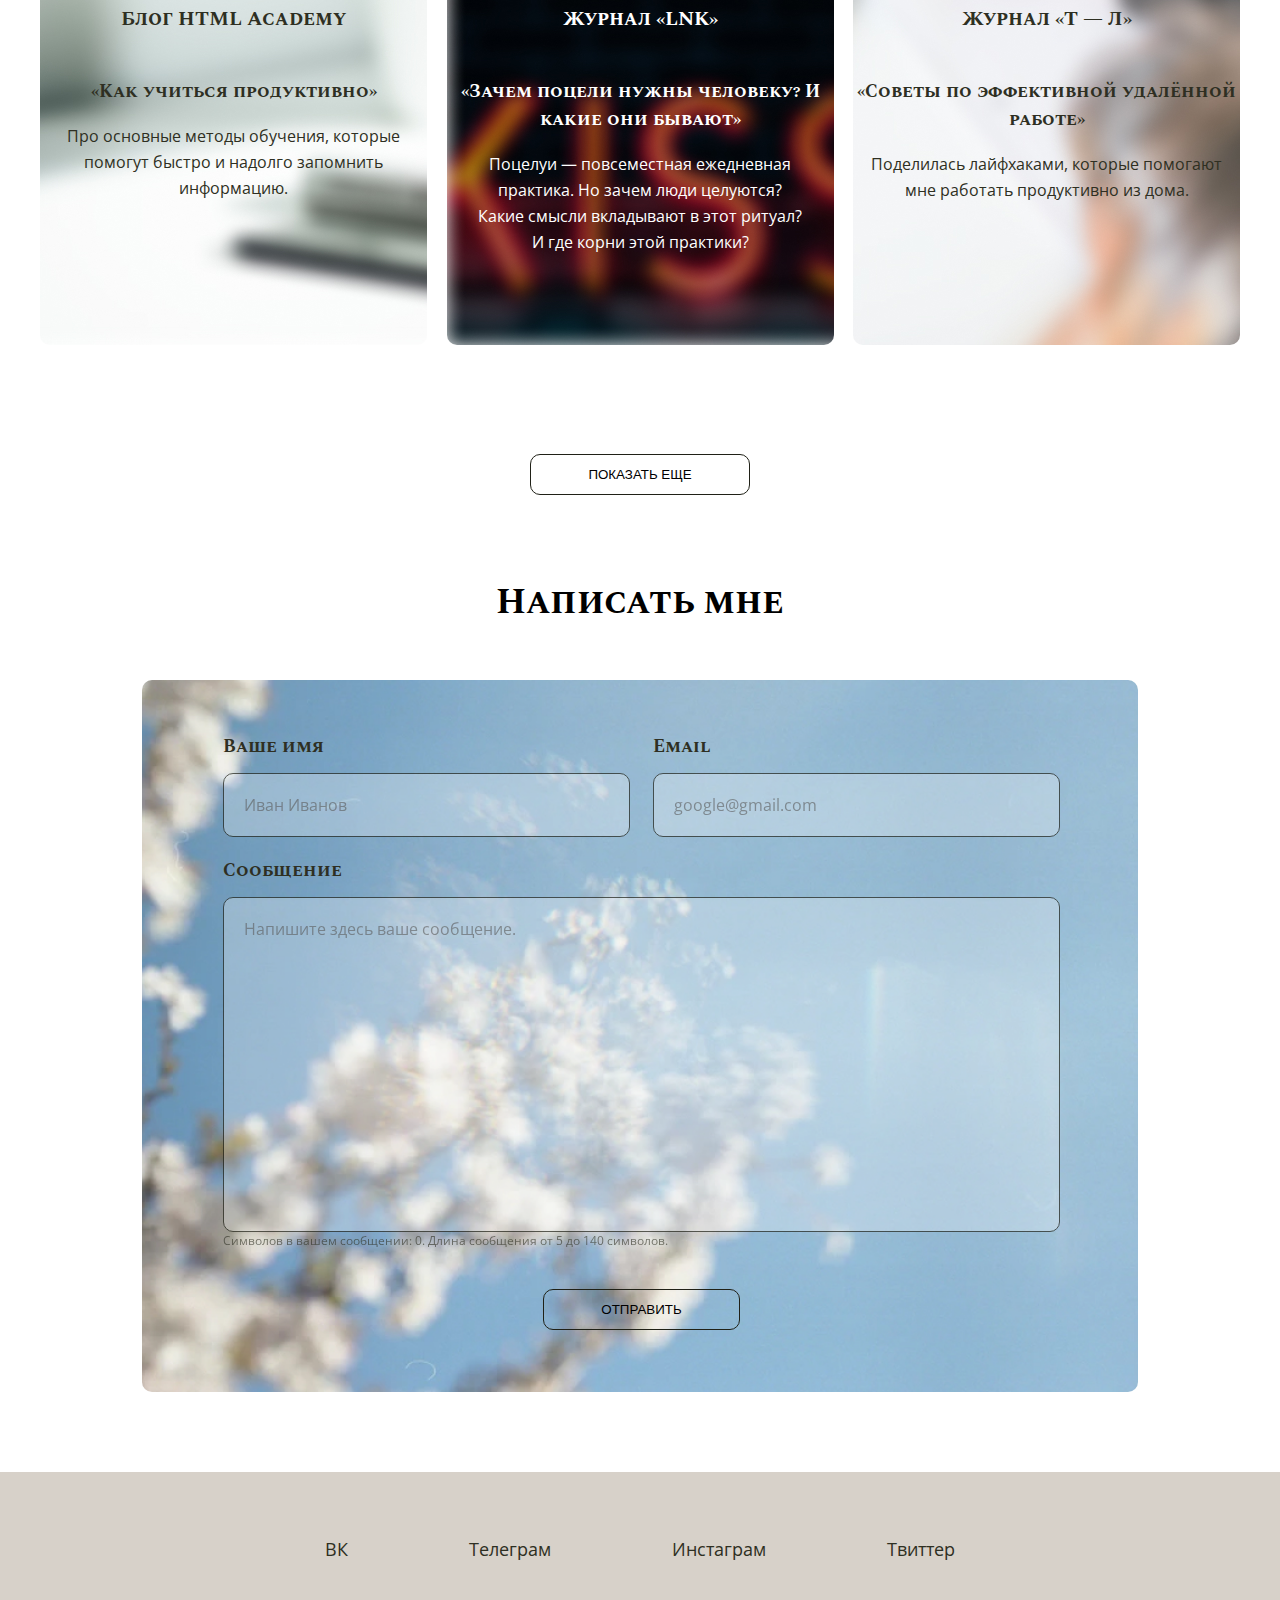
==== commit 707ab887: "Update index.html" ====
--- a/index.html
+++ b/index.html
@@ -30,7 +30,7 @@
                     <div class="articles-header">
                         <h2>Все статьи</h2>
                         <select class="articles-filter">
-                            <option selected hidden>Выбрать темуу</option>
+                            <option selected hidden>Выбрать тему</option>
                             <option value="travel">Путешествия</option>
                             <option value="city">Город</option>
                             <option value="books">Книги</option>
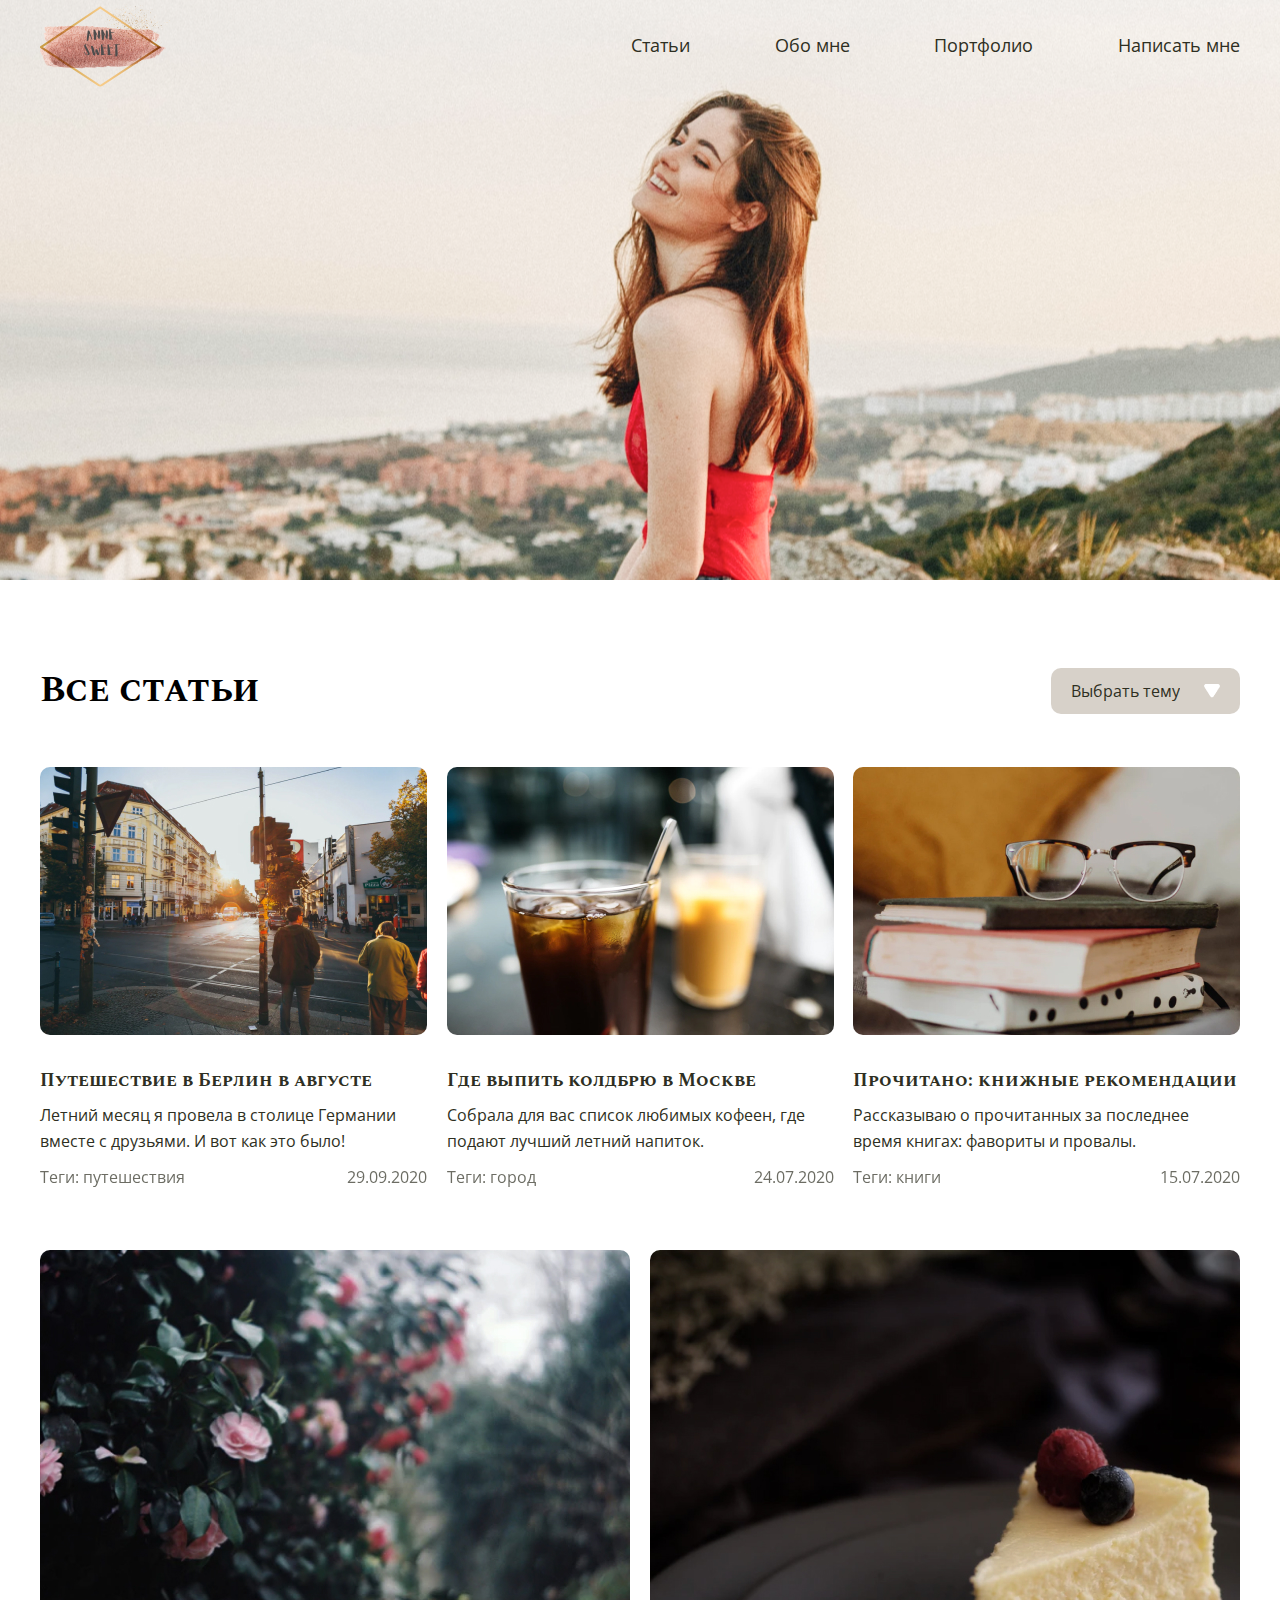
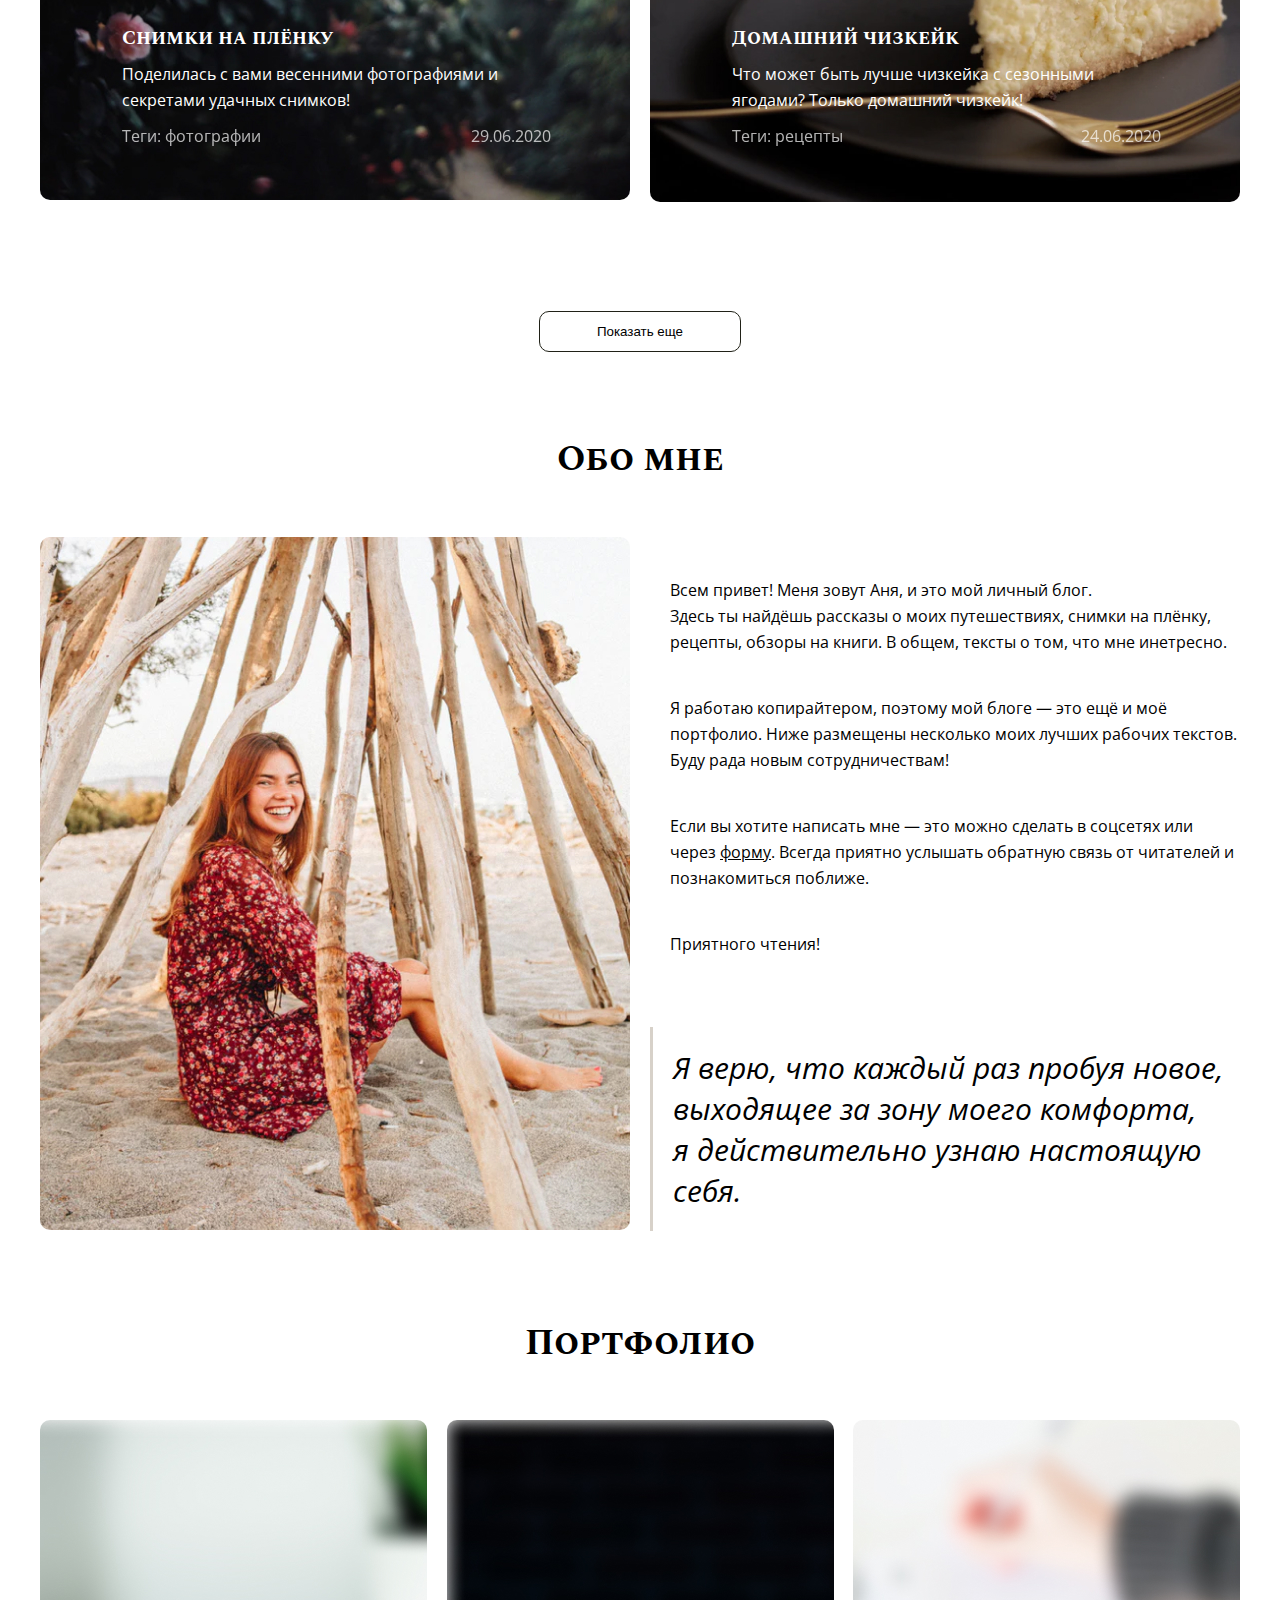
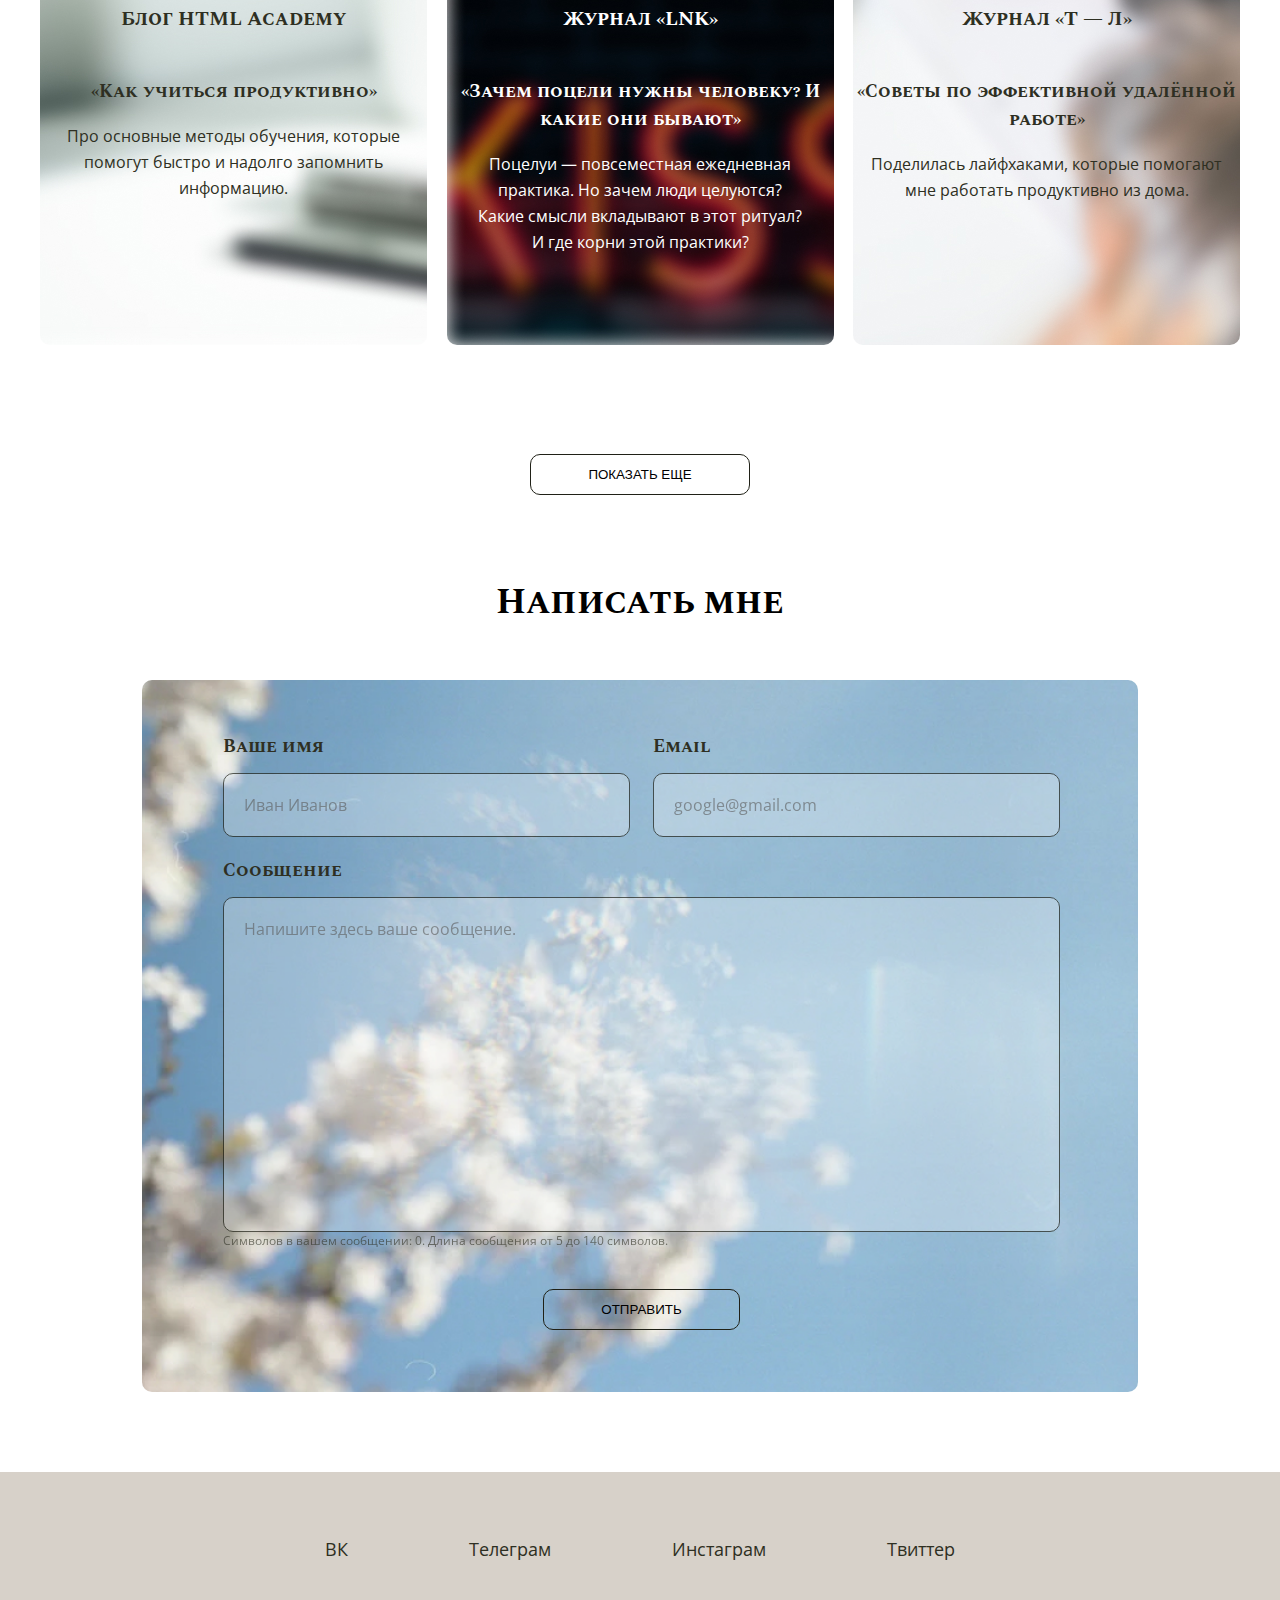
==== commit e5952f3d: "Update index.html" ====
--- a/index.html
+++ b/index.html
@@ -12,7 +12,7 @@
         <header class="main-header">
             <div class="container">
                 <div class="main-header-wrap">
-                    <a href="index.html"><img class="site-logo" src="img/site-logo.svg" type="logo" alt="Логотип"></a>
+                    <a href="index.html"><img class="site-logo" src="img/site-logo.svg" type="logo" alt="Логотип Anne Sweet"></a>
                     <nav>
                         <ul class="site-navigation">                           
                             <li><a href="#articles">Статьи</a></li>
@@ -45,7 +45,7 @@
                             <li class="articles-item" data-article="travel">
                                 <article>
                                 <a href="page.html">
-                                    <img src="img/image 1.jpg" alt="Путешествие в Берлин в августе">
+                                    <img src="img/image 1.jpg" alt="Фотография Берлина">
                                 </a>
                                 <a href="page.html">
                                     <h3>Путешествие в Берлин в августе</h3>
@@ -62,7 +62,7 @@
                             <li class="articles-item" data-article="city">
                                 <article>
                                 <a href="page.html">
-                                    <img src="img/image 2.jpg" alt="Где выпить колдбрю в Москве">
+                                    <img src="img/image 2.jpg" alt="Стакан с кофе колдбрю">
                                 </a>
                                 <a href="page.html">
                                     <h3>Где выпить колдбрю в Москве</h3>
@@ -80,7 +80,7 @@
                             <li class="articles-item" data-article="books">
                                 <article>
                                 <a href="page.html">
-                                    <img src="img/image 3.jpg" alt="Прочитано: книжные рекомендации">
+                                    <img src="img/image 3.jpg" alt="Стопка книг">
                                 </a>
                                 <a href="page.html">
                                     <h3>Прочитано: книжные рекомендации</h3>
@@ -98,14 +98,14 @@
                             <li class="articles-item" data-article="photo">
                                 <article>
                                 <a href="page.html">
-                                    <img src="img/image 4.jpg" alt="Снимки на плёнку">
+                                    <img src="img/image 4.jpg" alt="Снимок зеленого сада">
                                 </a>
                                 <div class="article-item-wrap">
                                     <a href="page.html">
                                         <h3>Снимки на плёнку</h3>
                                     </a>
                                     <a href="page.html">
-                                        <p>Поделилась с вами весенними фотографиями и секретами удачных снимков.</p>
+                                        <p>Поделилась с вами весенними фотографиями и секретами удачных снимков!</p>
                                     </a>                            
                                     <div class="tags-time">
                                         <span>Теги: <a href="#photo">фотографии</a></span>
@@ -117,7 +117,7 @@
                             <li class="articles-item" data-article="recipes">
                                 <article>
                                 <a href="page.html">
-                                    <img src="img/image 5.jpg" alt="Домашний чизкейк">
+                                    <img src="img/image 5.jpg" alt="Чизкейк на тарелке. Сверху ягодки. Рядом вилка">
                                 </a>
                                 <div class="article-item-wrap">
                                     <a href="page.html">
--- a/style.css
+++ b/style.css
@@ -82,13 +82,14 @@
     line-height: 55px;
 }
 
+
 .articles-header select {
     background: url(img/poly.png) no-repeat right 20px center;    
 }
 
 .articles-header select,
 .articles-header select option {
-    background-color: #D7D1C9;
+    background-color: #D7D1C9;    
     padding: 12px 20px;
     padding-right: 60px;
     border-radius: 10px;
@@ -98,7 +99,8 @@
     font-size: 16px;
     line-height: 22px;
     color: #2E2F22;
-    outline: none;     
+    outline: none;
+    position: relative;     
 }
 
 /* список статей */
@@ -646,12 +648,3 @@
 .articles-item.hidden {
     display: none;
 }
-
-
-
-
-
-
-
-
-
